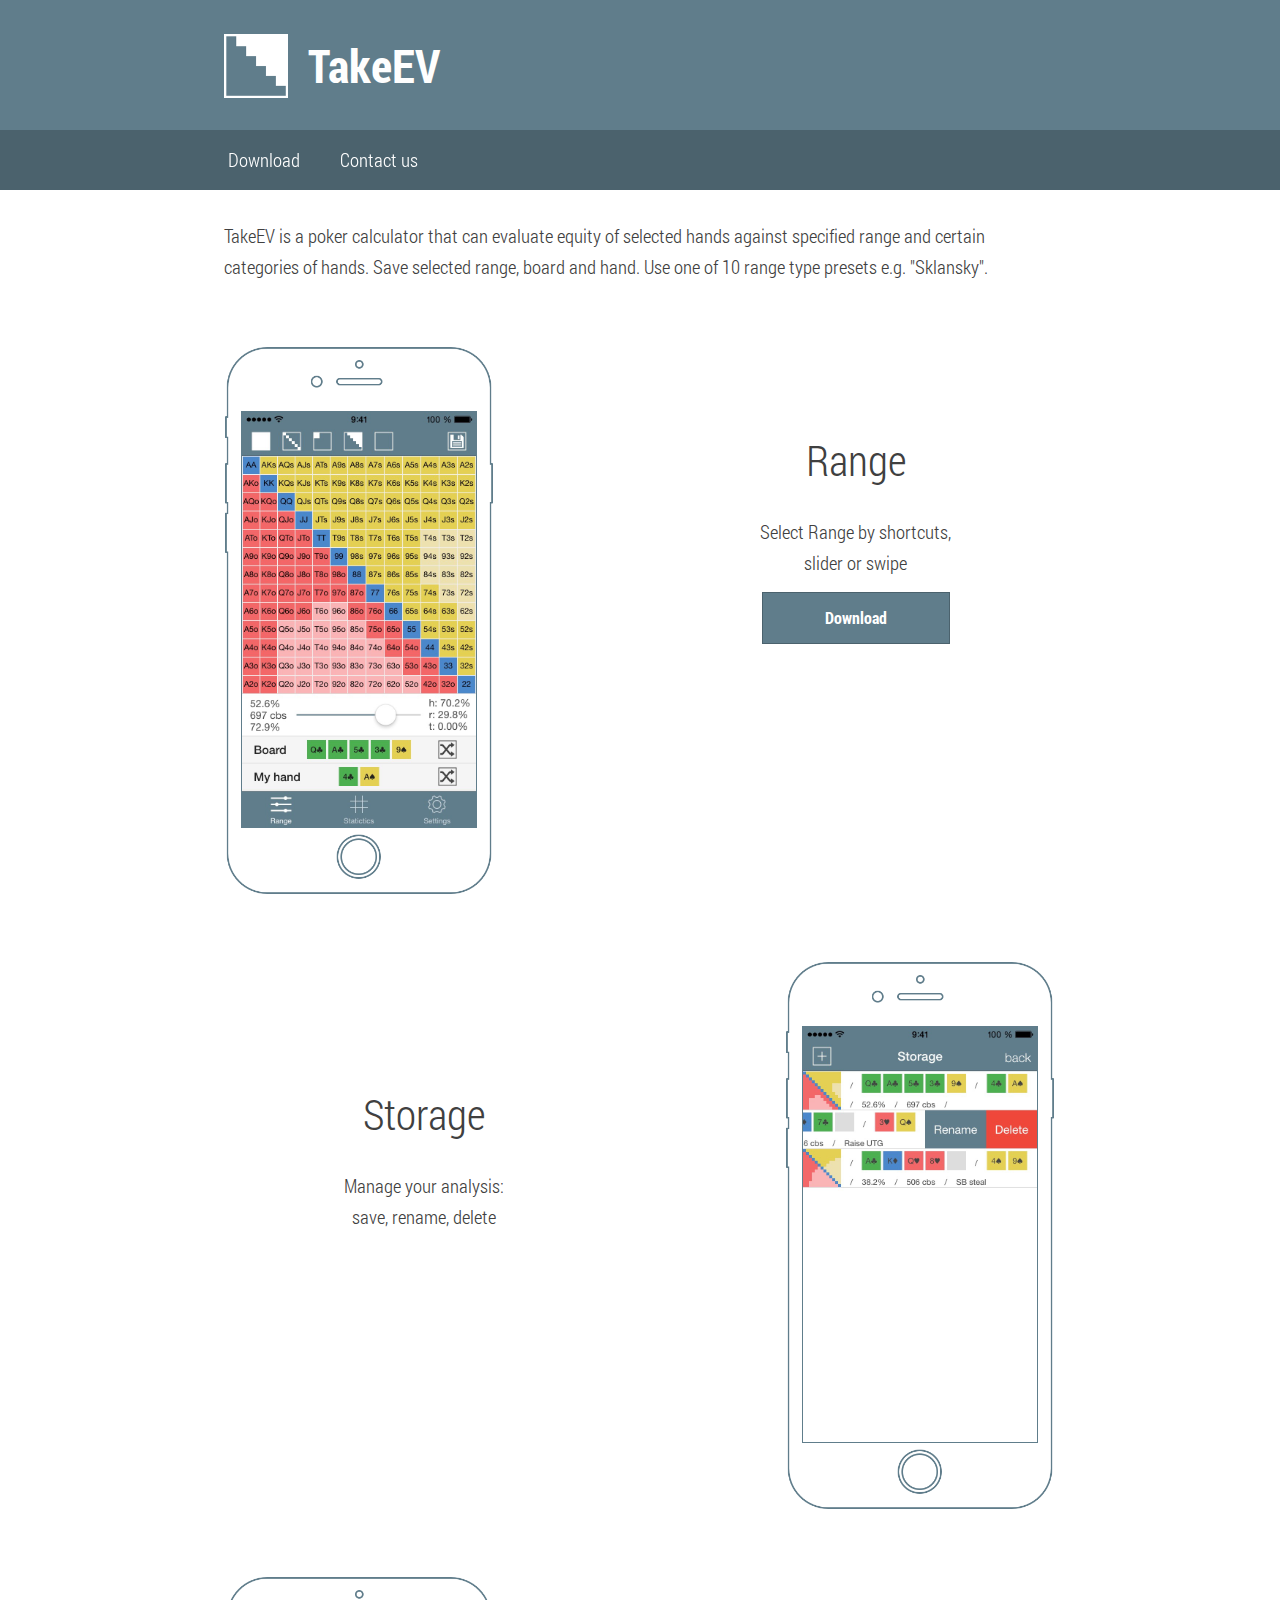
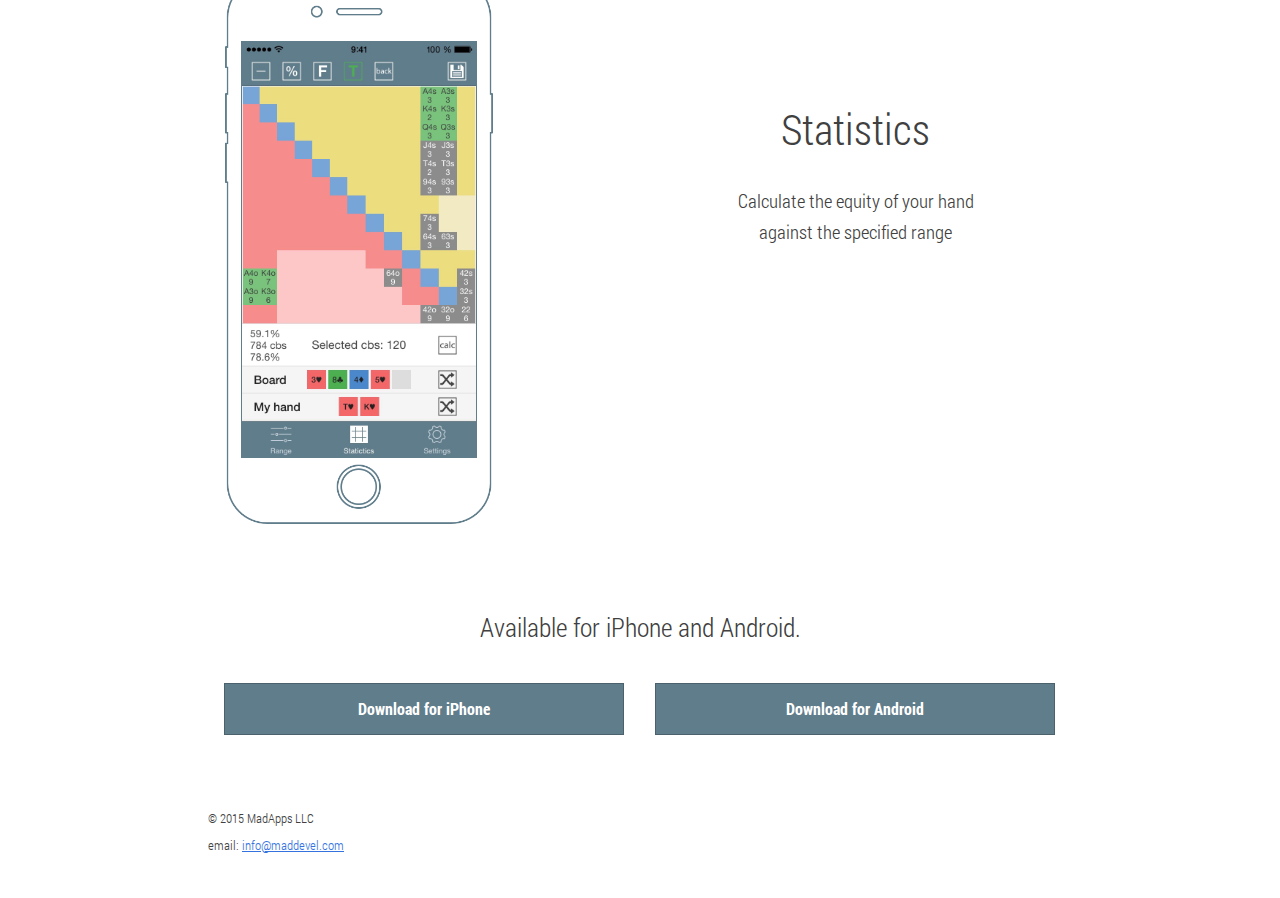
==== ref/aktepnopho/index.html @ 0a8f8c5e "add new ref" ====
<!doctype html><html><head><meta charset=utf-8><meta http-equiv=X-UA-Compatible content="IE=edge"><meta name=description content=TakeEV><meta name=viewport content="width=device-width, initial-scale=1"><title>TakeEV</title><link rel=manifest href=/manifest.json><meta name=mobile-web-app-capable content=yes><meta name=application-name content=TakeEV><meta name=apple-mobile-web-app-capable content=yes><meta name=apple-mobile-web-app-status-bar-style content=black><meta name=apple-mobile-web-app-title content=TakeEV><link rel=apple-touch-icon sizes=57x57 href=/images/icons/apple-icon-57x57.png><link rel=apple-touch-icon sizes=60x60 href=/images/icons/apple-icon-60x60.png><link rel=apple-touch-icon sizes=72x72 href=/images/icons/apple-icon-72x72.png><link rel=apple-touch-icon sizes=76x76 href=/images/icons/apple-icon-76x76.png><link rel=apple-touch-icon sizes=114x114 href=/images/icons/apple-icon-114x114.png><link rel=apple-touch-icon sizes=120x120 href=/images/icons/apple-icon-120x120.png><link rel=apple-touch-icon sizes=144x144 href=/images/icons/apple-icon-144x144.png><link rel=apple-touch-icon sizes=152x152 href=/images/icons/apple-icon-152x152.png><link rel=apple-touch-icon sizes=180x180 href=/images/icons/apple-icon-180x180.png><link rel=icon type=image/png sizes=192x192 href=/images/icons/android-icon-192x192.png><link rel=icon type=image/png sizes=32x32 href=/images/icons/favicon-32x32.png><link rel=icon type=image/png sizes=96x96 href=/images/icons/favicon-96x96.png><link rel=icon type=image/png sizes=16x16 href=/images/icons/favicon-16x16.png><meta name=msapplication-TileColor content=#607D8B><meta name=msapplication-TileImage content=/images/icons/ms-icon-144x144.png><meta name=theme-color content=#607D8B><link rel=stylesheet href=/styles/main.css></head><body><header class="app-bar promote-layer"><div class=app-bar-container><button class=menu><img src=/images/hamburger.svg alt=Menu></button><a href="/" class=logo-link><h1 class=logo><img src=/images/icon_sm.png alt=Logo><strong>TakeEV</strong></h1></a><section class=app-bar-actions></section></div></header><nav class="navdrawer-container promote-layer"><ul><li><a href=#download>Download</a></li><li><a href=mailto:info@maddevel.com>Contact us</a></li></ul></nav><main><section class=styleguide__grid><div class=clear><div class="wide-block-text g-wide--full"><p>TakeEV is a poker calculator that can evaluate equity of selected hands against specified range and certain categories of hands. Save selected range, board and hand. Use one of 10 range type presets e.g. "Sklansky".</p></div></div><div class=clear><div class="wide-right info-block-text g-wide--2 g--last"><div class=info-block-text-inner><h2 id=hello>Range</h2><p>Select Range by shortcuts,<br>slider or swipe</p><a href=#download class=button--primary>Download</a></div></div><div class="wide-left info-block g-wide--2"><div class="phone phone-left"><img src=/images/screen-1.jpg class=phone-inner></div></div></div><div class=clear><div class="info-block-text g-wide--2"><div class=info-block-text-inner><h2 id=hello>Storage</h2><p>Manage your analysis:<br>save, rename, delete</p></div></div><div class="info-block g-wide--2 g--last"><div class="phone phone-right"><img src=/images/screen-2.jpg class=phone-inner></div></div></div><div class=clear><div class="wide-right info-block-text g-wide--2 g--last"><div class=info-block-text-inner><h2 id=hello>Statistics</h2><p>Calculate the equity of your hand<br>against the specified range</p></div></div><div class="wide-left info-block g-wide--2"><div class="phone phone-left"><img src=/images/screen-3.jpg class=phone-inner></div></div></div><div class="info-block clear"><div id=download class="available-text g-wide--full"><h3>Available for iPhone and Android.</h3></div><div class=g-wide--2><a href=http://ad.apps.fm/-tSemJqk235XQpRnobid9_E7og6fuV2oOMeOQdRqrE3noOT6A47eZJe_S_-mdUxJ96MjGDYnBHS5tfQZ-n1wOIMcana0RLuvN6tckfF97qJlElkc_p8H_Varb-vGHwBTjcxJHCAAm6Sn_ndQXtXzakTLE1N0qq4LE1Umgx_FcEs target=_blank class="btn-download button--primary">Download for iPhone</a></div><div class="g-wide--2 g--last"><a href=http://ad.apps.fm/TSx0Z2Ve2XL13JNYGW1ZQF5KLoEjTszcQMJsV6-2VnHFDLXitVHB6BlL95nuoNYfL6iMG5PUduwvoiny7HWGwwsqRQiFpNGG5CVa0onX4X9PUSdDbJdxS3HSG0-jZmGLf8b_Ou9HXIW8D02xpk7pRAezGtLFN07iBEHHYMzw33CRJQ94mx_3YVBPQ9D4piep target=_blank class="btn-download button--primary">Download for Android</a></div></div></section></main><footer><div class=container><small>© 2015 MadApps LLC</small><br><small>email: <a href=mailto:info@maddevel.com target=_blank>info@maddevel.com</a></small></div></footer><script src=/scripts/main.min.js></script></body></html>
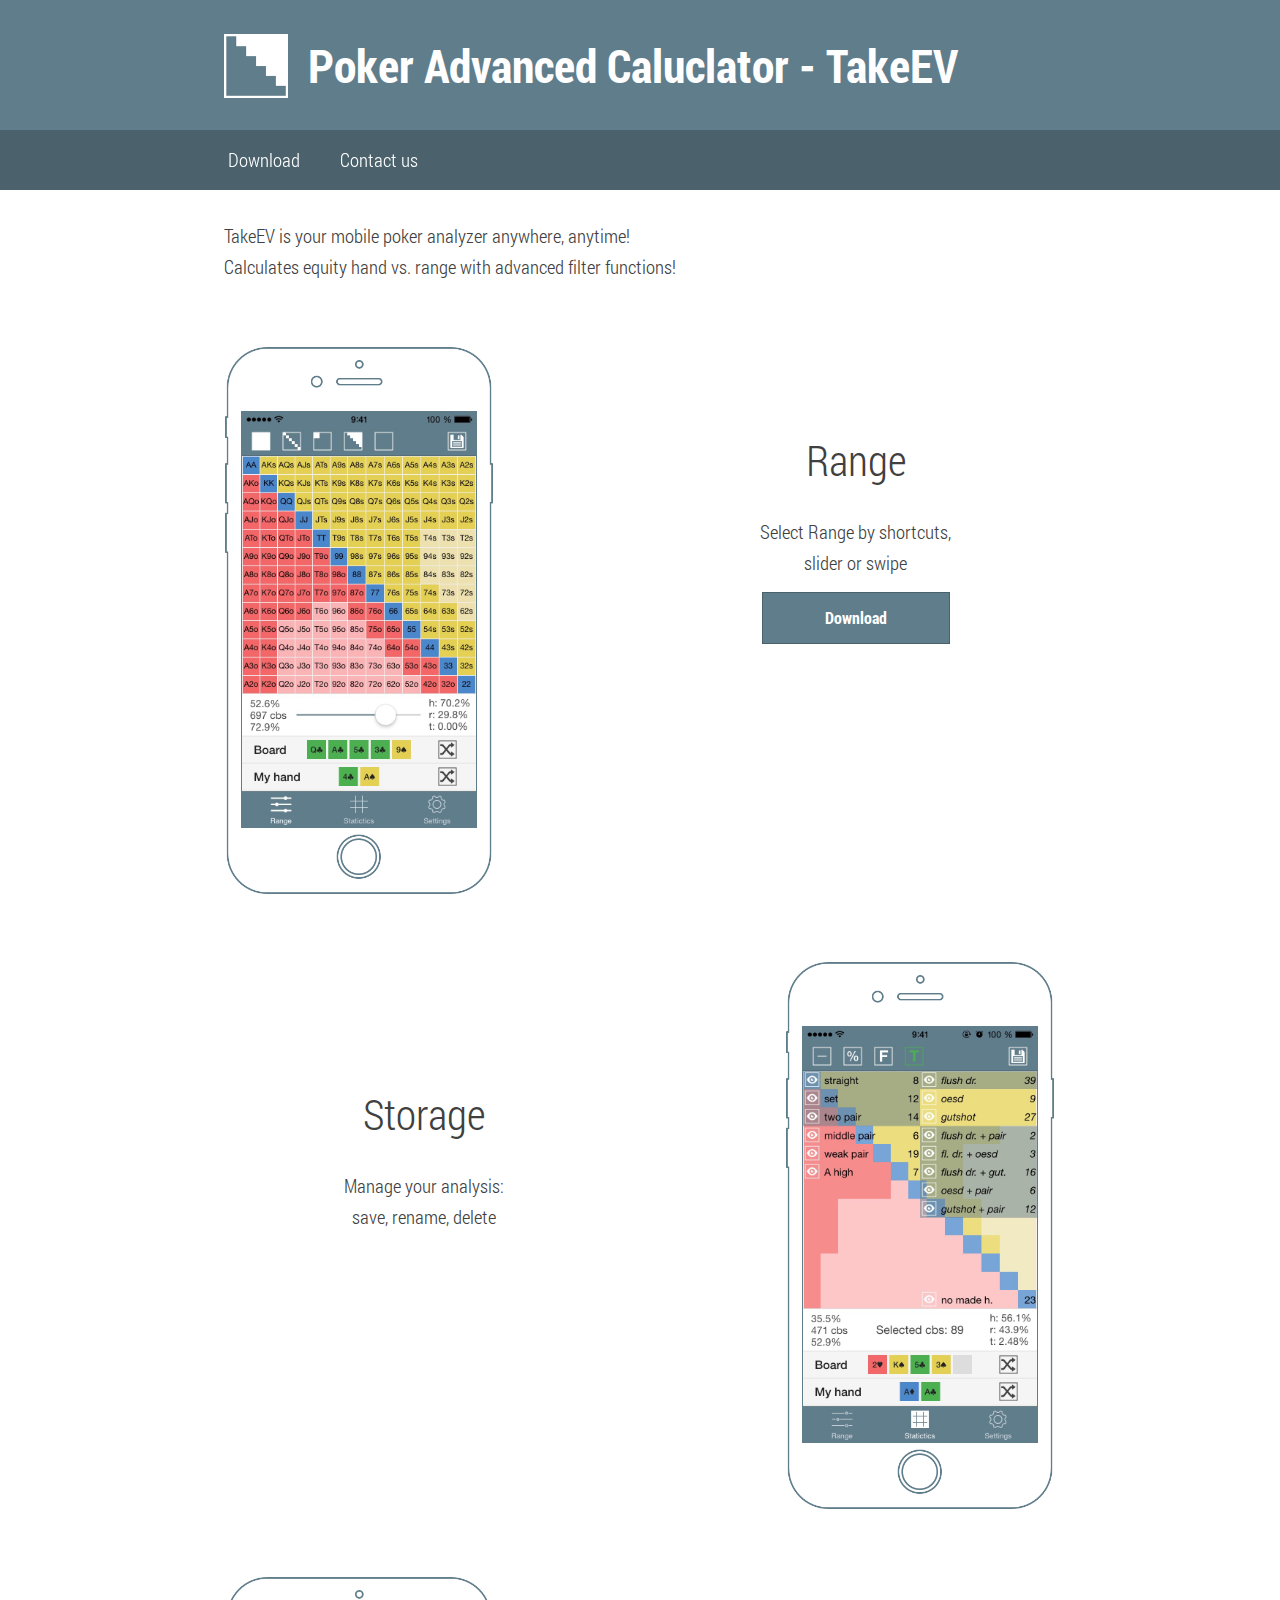
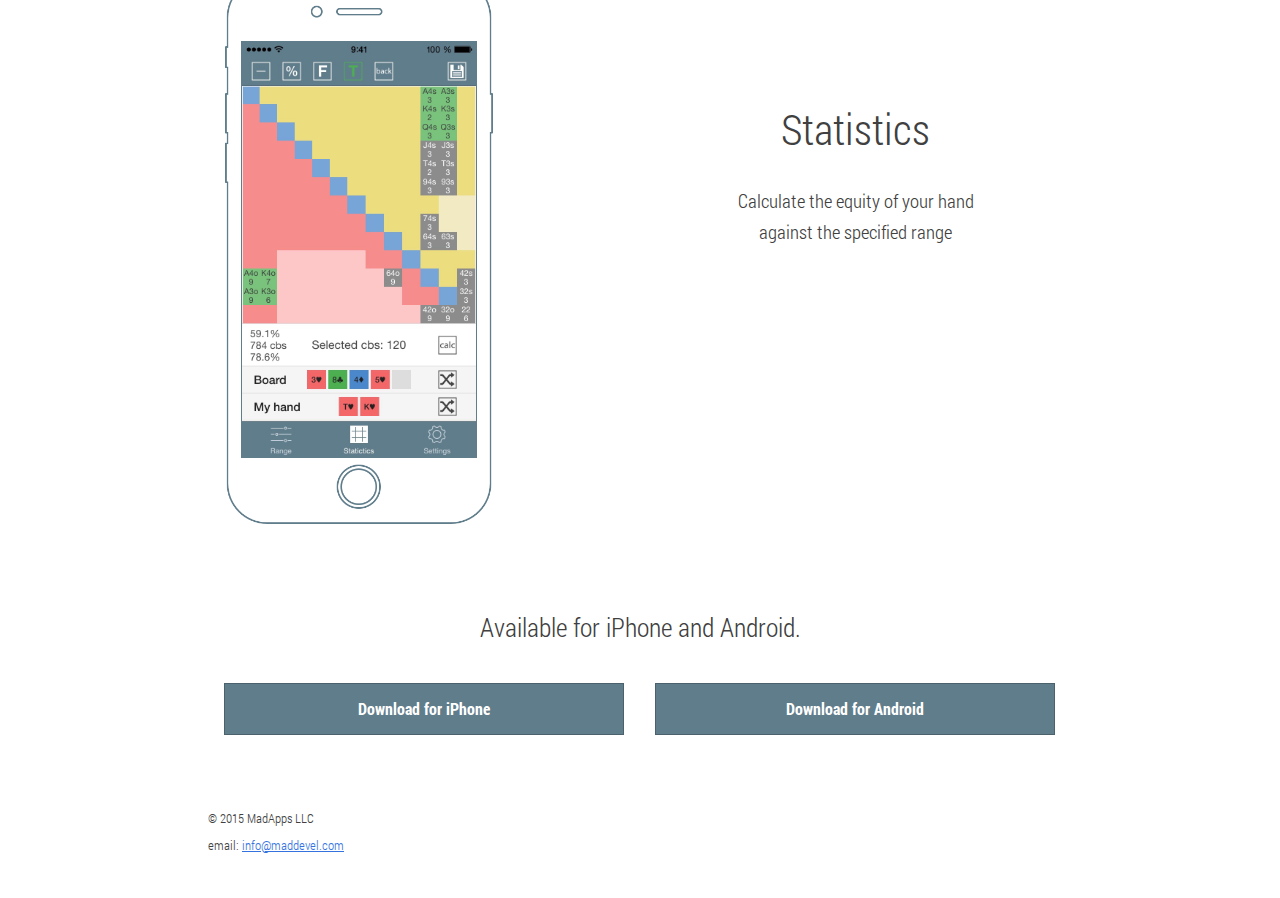
==== commit 50d6d3be: "add new text and img" ====
--- a/ref/aktepnopho/index.html
+++ b/ref/aktepnopho/index.html
@@ -1 +1 @@
-<!doctype html><html><head><meta charset=utf-8><meta http-equiv=X-UA-Compatible content="IE=edge"><meta name=description content=TakeEV><meta name=viewport content="width=device-width, initial-scale=1"><title>TakeEV</title><link rel=manifest href=/manifest.json><meta name=mobile-web-app-capable content=yes><meta name=application-name content=TakeEV><meta name=apple-mobile-web-app-capable content=yes><meta name=apple-mobile-web-app-status-bar-style content=black><meta name=apple-mobile-web-app-title content=TakeEV><link rel=apple-touch-icon sizes=57x57 href=/images/icons/apple-icon-57x57.png><link rel=apple-touch-icon sizes=60x60 href=/images/icons/apple-icon-60x60.png><link rel=apple-touch-icon sizes=72x72 href=/images/icons/apple-icon-72x72.png><link rel=apple-touch-icon sizes=76x76 href=/images/icons/apple-icon-76x76.png><link rel=apple-touch-icon sizes=114x114 href=/images/icons/apple-icon-114x114.png><link rel=apple-touch-icon sizes=120x120 href=/images/icons/apple-icon-120x120.png><link rel=apple-touch-icon sizes=144x144 href=/images/icons/apple-icon-144x144.png><link rel=apple-touch-icon sizes=152x152 href=/images/icons/apple-icon-152x152.png><link rel=apple-touch-icon sizes=180x180 href=/images/icons/apple-icon-180x180.png><link rel=icon type=image/png sizes=192x192 href=/images/icons/android-icon-192x192.png><link rel=icon type=image/png sizes=32x32 href=/images/icons/favicon-32x32.png><link rel=icon type=image/png sizes=96x96 href=/images/icons/favicon-96x96.png><link rel=icon type=image/png sizes=16x16 href=/images/icons/favicon-16x16.png><meta name=msapplication-TileColor content=#607D8B><meta name=msapplication-TileImage content=/images/icons/ms-icon-144x144.png><meta name=theme-color content=#607D8B><link rel=stylesheet href=/styles/main.css></head><body><header class="app-bar promote-layer"><div class=app-bar-container><button class=menu><img src=/images/hamburger.svg alt=Menu></button><a href="/" class=logo-link><h1 class=logo><img src=/images/icon_sm.png alt=Logo><strong>TakeEV</strong></h1></a><section class=app-bar-actions></section></div></header><nav class="navdrawer-container promote-layer"><ul><li><a href=#download>Download</a></li><li><a href=mailto:info@maddevel.com>Contact us</a></li></ul></nav><main><section class=styleguide__grid><div class=clear><div class="wide-block-text g-wide--full"><p>TakeEV is a poker calculator that can evaluate equity of selected hands against specified range and certain categories of hands. Save selected range, board and hand. Use one of 10 range type presets e.g. "Sklansky".</p></div></div><div class=clear><div class="wide-right info-block-text g-wide--2 g--last"><div class=info-block-text-inner><h2 id=hello>Range</h2><p>Select Range by shortcuts,<br>slider or swipe</p><a href=#download class=button--primary>Download</a></div></div><div class="wide-left info-block g-wide--2"><div class="phone phone-left"><img src=/images/screen-1.jpg class=phone-inner></div></div></div><div class=clear><div class="info-block-text g-wide--2"><div class=info-block-text-inner><h2 id=hello>Storage</h2><p>Manage your analysis:<br>save, rename, delete</p></div></div><div class="info-block g-wide--2 g--last"><div class="phone phone-right"><img src=/images/screen-2.jpg class=phone-inner></div></div></div><div class=clear><div class="wide-right info-block-text g-wide--2 g--last"><div class=info-block-text-inner><h2 id=hello>Statistics</h2><p>Calculate the equity of your hand<br>against the specified range</p></div></div><div class="wide-left info-block g-wide--2"><div class="phone phone-left"><img src=/images/screen-3.jpg class=phone-inner></div></div></div><div class="info-block clear"><div id=download class="available-text g-wide--full"><h3>Available for iPhone and Android.</h3></div><div class=g-wide--2><a href=http://ad.apps.fm/-tSemJqk235XQpRnobid9_E7og6fuV2oOMeOQdRqrE3noOT6A47eZJe_S_-mdUxJ96MjGDYnBHS5tfQZ-n1wOIMcana0RLuvN6tckfF97qJlElkc_p8H_Varb-vGHwBTjcxJHCAAm6Sn_ndQXtXzakTLE1N0qq4LE1Umgx_FcEs target=_blank class="btn-download button--primary">Download for iPhone</a></div><div class="g-wide--2 g--last"><a href=http://ad.apps.fm/TSx0Z2Ve2XL13JNYGW1ZQF5KLoEjTszcQMJsV6-2VnHFDLXitVHB6BlL95nuoNYfL6iMG5PUduwvoiny7HWGwwsqRQiFpNGG5CVa0onX4X9PUSdDbJdxS3HSG0-jZmGLf8b_Ou9HXIW8D02xpk7pRAezGtLFN07iBEHHYMzw33CRJQ94mx_3YVBPQ9D4piep target=_blank class="btn-download button--primary">Download for Android</a></div></div></section></main><footer><div class=container><small>© 2015 MadApps LLC</small><br><small>email: <a href=mailto:info@maddevel.com target=_blank>info@maddevel.com</a></small></div></footer><script src=/scripts/main.min.js></script></body></html>
+<!doctype html><html><head><meta charset=utf-8><meta http-equiv=X-UA-Compatible content="IE=edge"><meta name=description content="Poker Advanced Caluclator - TakeEV"><meta name=viewport content="width=device-width, initial-scale=1"><title>Poker Advanced Caluclator - TakeEV</title><link rel=manifest href=/manifest.json><meta name=mobile-web-app-capable content=yes><meta name=application-name content="Poker Advanced Caluclator - TakeEV"><meta name=apple-mobile-web-app-capable content=yes><meta name=apple-mobile-web-app-status-bar-style content=black><meta name=apple-mobile-web-app-title content="Poker Advanced Caluclator - TakeEV"><link rel=apple-touch-icon sizes=57x57 href=/images/icons/apple-icon-57x57.png><link rel=apple-touch-icon sizes=60x60 href=/images/icons/apple-icon-60x60.png><link rel=apple-touch-icon sizes=72x72 href=/images/icons/apple-icon-72x72.png><link rel=apple-touch-icon sizes=76x76 href=/images/icons/apple-icon-76x76.png><link rel=apple-touch-icon sizes=114x114 href=/images/icons/apple-icon-114x114.png><link rel=apple-touch-icon sizes=120x120 href=/images/icons/apple-icon-120x120.png><link rel=apple-touch-icon sizes=144x144 href=/images/icons/apple-icon-144x144.png><link rel=apple-touch-icon sizes=152x152 href=/images/icons/apple-icon-152x152.png><link rel=apple-touch-icon sizes=180x180 href=/images/icons/apple-icon-180x180.png><link rel=icon type=image/png sizes=192x192 href=/images/icons/android-icon-192x192.png><link rel=icon type=image/png sizes=32x32 href=/images/icons/favicon-32x32.png><link rel=icon type=image/png sizes=96x96 href=/images/icons/favicon-96x96.png><link rel=icon type=image/png sizes=16x16 href=/images/icons/favicon-16x16.png><meta name=msapplication-TileColor content=#607D8B><meta name=msapplication-TileImage content=/images/icons/ms-icon-144x144.png><meta name=theme-color content=#607D8B><link rel=stylesheet href=/styles/main.css></head><body><header class="app-bar promote-layer"><div class=app-bar-container><button class=menu><img src=/images/hamburger.svg alt=Menu></button><a href="/" class=logo-link><h1 class=logo><img src=/images/icon_sm.png alt=Logo><strong>Poker Advanced Caluclator - TakeEV</strong></h1></a><section class=app-bar-actions></section></div></header><nav class="navdrawer-container promote-layer"><ul><li><a href=#download>Download</a></li><li><a href=mailto:info@maddevel.com>Contact us</a></li></ul></nav><main><section class=styleguide__grid><div class=clear><div class="wide-block-text g-wide--full"><p>TakeEV is your mobile poker analyzer anywhere, anytime!<br>Calculates equity hand vs. range with advanced filter functions!</p></div></div><div class=clear><div class="wide-right info-block-text g-wide--2 g--last"><div class=info-block-text-inner><h2 id=hello>Range</h2><p>Select Range by shortcuts,<br>slider or swipe</p><a href=#download class=button--primary>Download</a></div></div><div class="wide-left info-block g-wide--2"><div class="phone phone-left"><img src=/images/screen-1.jpg class=phone-inner></div></div></div><div class=clear><div class="info-block-text g-wide--2"><div class=info-block-text-inner><h2 id=hello>Storage</h2><p>Manage your analysis:<br>save, rename, delete</p></div></div><div class="info-block g-wide--2 g--last"><div class="phone phone-right"><img src=/images/screen-2.jpg class=phone-inner></div></div></div><div class=clear><div class="wide-right info-block-text g-wide--2 g--last"><div class=info-block-text-inner><h2 id=hello>Statistics</h2><p>Calculate the equity of your hand<br>against the specified range</p></div></div><div class="wide-left info-block g-wide--2"><div class="phone phone-left"><img src=/images/screen-3.jpg class=phone-inner></div></div></div><div class="info-block clear"><div id=download class="available-text g-wide--full"><h3>Available for iPhone and Android.</h3></div><div class=g-wide--2><a href=http://ad.apps.fm/-tSemJqk235XQpRnobid9_E7og6fuV2oOMeOQdRqrE3noOT6A47eZJe_S_-mdUxJ96MjGDYnBHS5tfQZ-n1wOIMcana0RLuvN6tckfF97qJlElkc_p8H_Varb-vGHwBTjcxJHCAAm6Sn_ndQXtXzakTLE1N0qq4LE1Umgx_FcEs target=_blank class="btn-download button--primary">Download for iPhone</a></div><div class="g-wide--2 g--last"><a href=http://ad.apps.fm/TSx0Z2Ve2XL13JNYGW1ZQF5KLoEjTszcQMJsV6-2VnHFDLXitVHB6BlL95nuoNYfL6iMG5PUduwvoiny7HWGwwsqRQiFpNGG5CVa0onX4X9PUSdDbJdxS3HSG0-jZmGLf8b_Ou9HXIW8D02xpk7pRAezGtLFN07iBEHHYMzw33CRJQ94mx_3YVBPQ9D4piep target=_blank class="btn-download button--primary">Download for Android</a></div></div></section></main><footer><div class=container><small>© 2015 MadApps LLC</small><br><small>email: <a href=mailto:info@maddevel.com target=_blank>info@maddevel.com</a></small></div></footer><script src=/scripts/main.min.js></script></body></html>
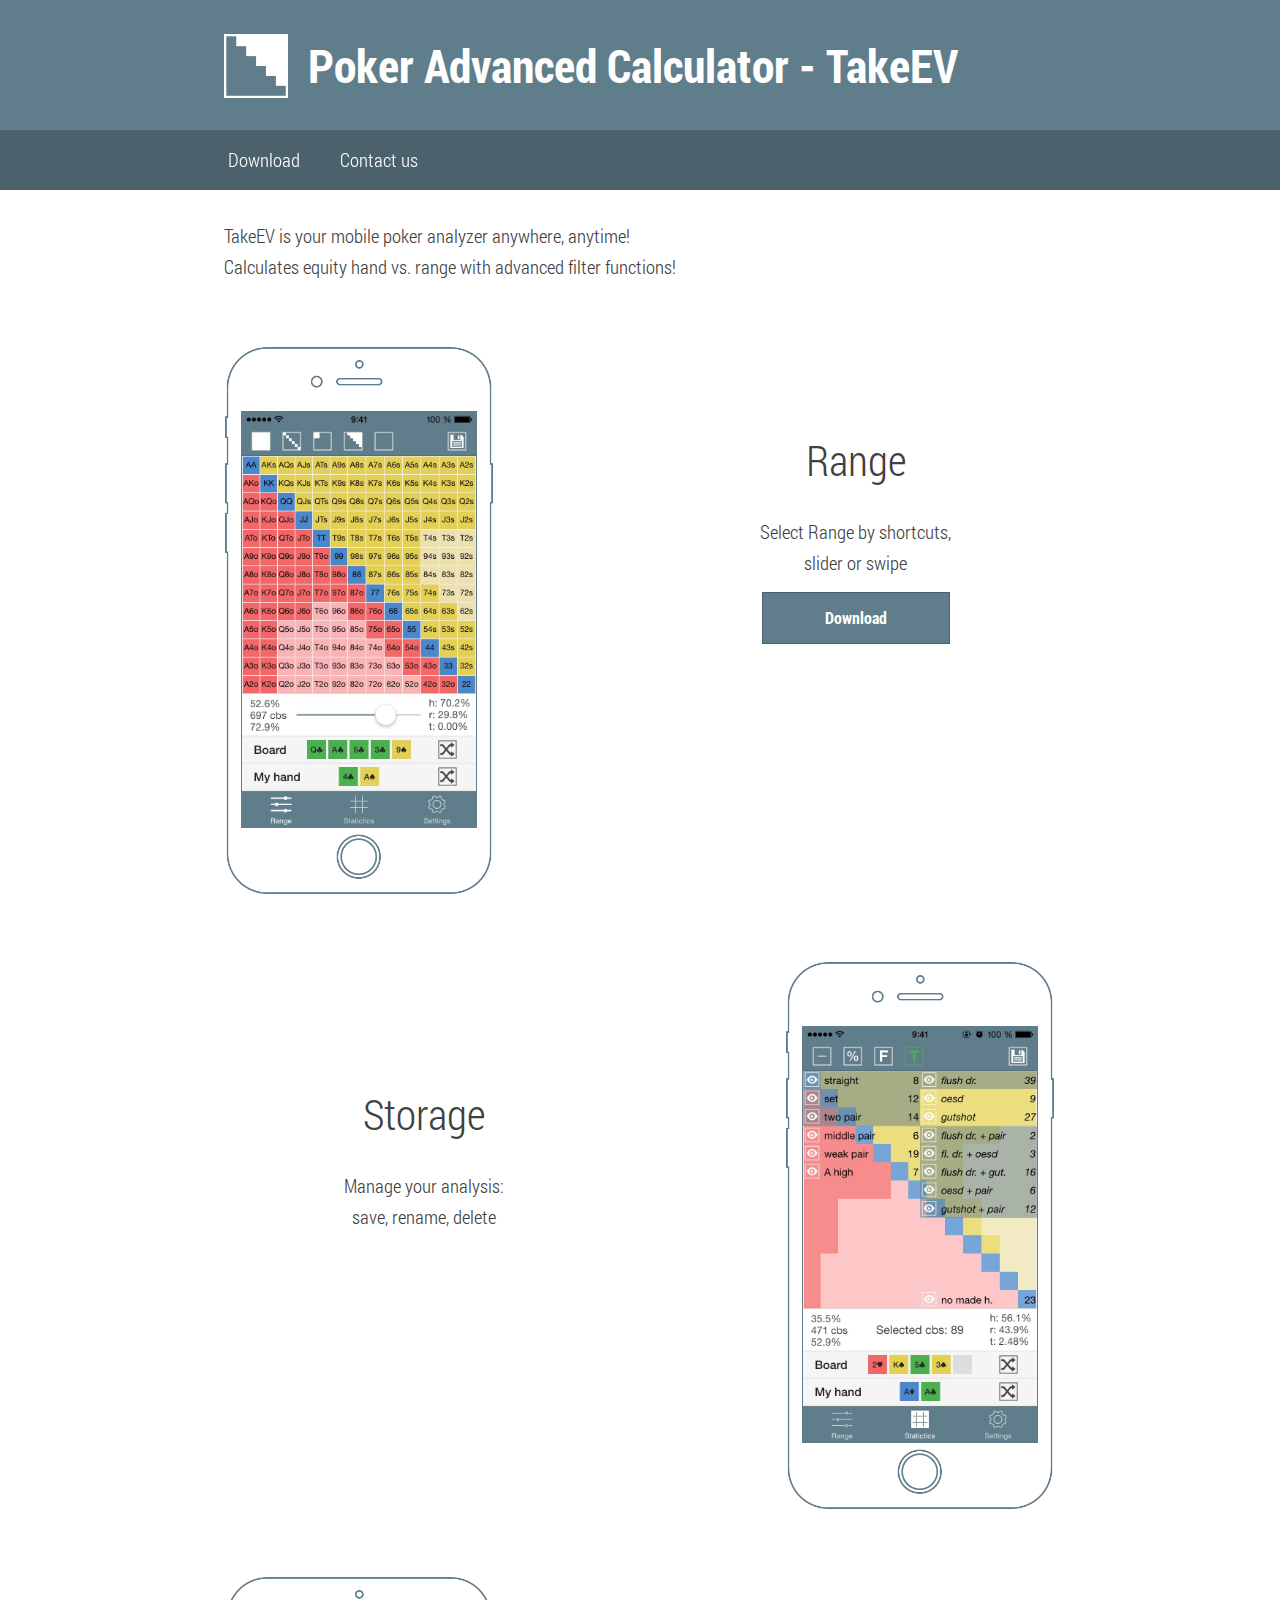
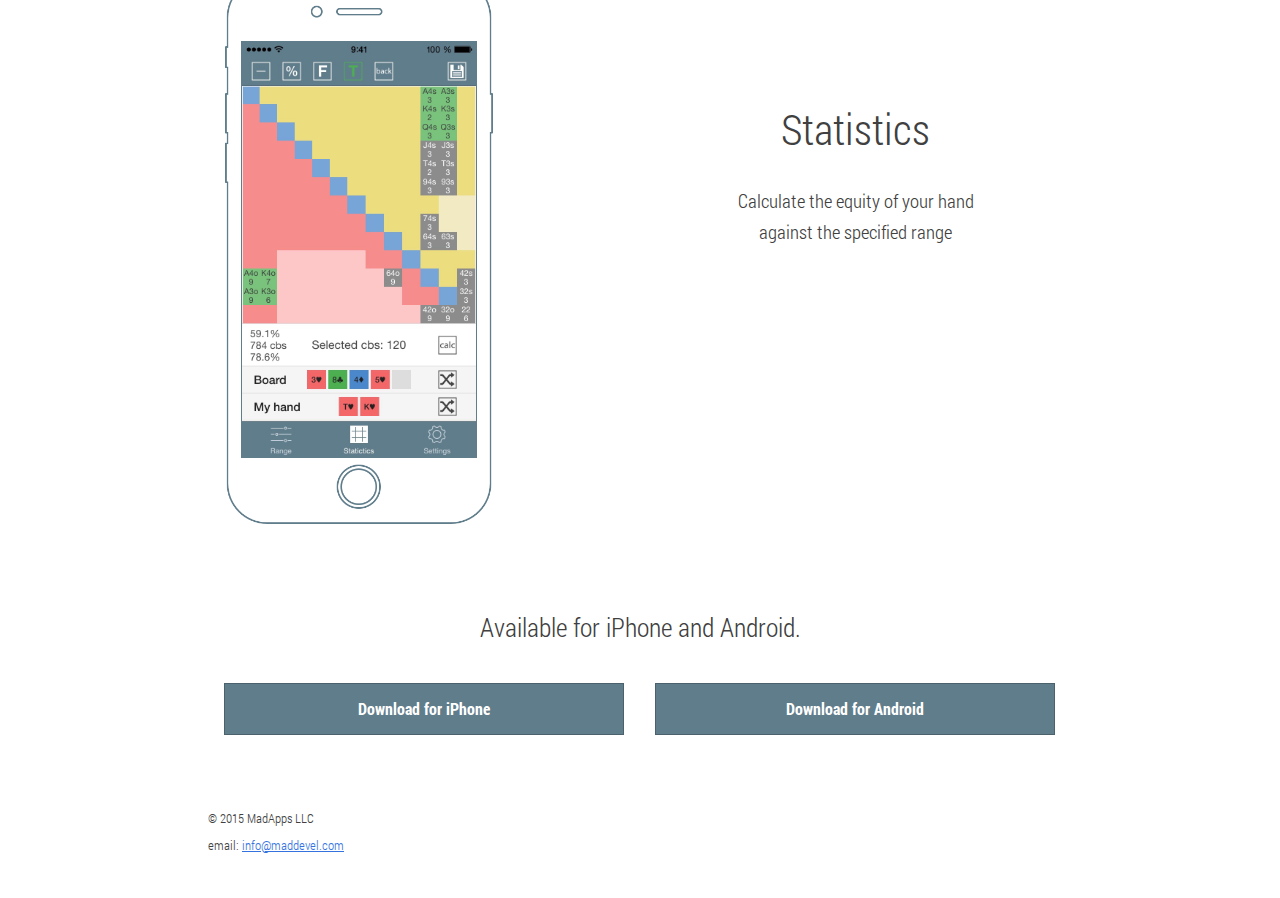
==== commit 002fc04d: "fix name" ====
--- a/ref/aktepnopho/index.html
+++ b/ref/aktepnopho/index.html
@@ -1 +1 @@
-<!doctype html><html><head><meta charset=utf-8><meta http-equiv=X-UA-Compatible content="IE=edge"><meta name=description content="Poker Advanced Caluclator - TakeEV"><meta name=viewport content="width=device-width, initial-scale=1"><title>Poker Advanced Caluclator - TakeEV</title><link rel=manifest href=/manifest.json><meta name=mobile-web-app-capable content=yes><meta name=application-name content="Poker Advanced Caluclator - TakeEV"><meta name=apple-mobile-web-app-capable content=yes><meta name=apple-mobile-web-app-status-bar-style content=black><meta name=apple-mobile-web-app-title content="Poker Advanced Caluclator - TakeEV"><link rel=apple-touch-icon sizes=57x57 href=/images/icons/apple-icon-57x57.png><link rel=apple-touch-icon sizes=60x60 href=/images/icons/apple-icon-60x60.png><link rel=apple-touch-icon sizes=72x72 href=/images/icons/apple-icon-72x72.png><link rel=apple-touch-icon sizes=76x76 href=/images/icons/apple-icon-76x76.png><link rel=apple-touch-icon sizes=114x114 href=/images/icons/apple-icon-114x114.png><link rel=apple-touch-icon sizes=120x120 href=/images/icons/apple-icon-120x120.png><link rel=apple-touch-icon sizes=144x144 href=/images/icons/apple-icon-144x144.png><link rel=apple-touch-icon sizes=152x152 href=/images/icons/apple-icon-152x152.png><link rel=apple-touch-icon sizes=180x180 href=/images/icons/apple-icon-180x180.png><link rel=icon type=image/png sizes=192x192 href=/images/icons/android-icon-192x192.png><link rel=icon type=image/png sizes=32x32 href=/images/icons/favicon-32x32.png><link rel=icon type=image/png sizes=96x96 href=/images/icons/favicon-96x96.png><link rel=icon type=image/png sizes=16x16 href=/images/icons/favicon-16x16.png><meta name=msapplication-TileColor content=#607D8B><meta name=msapplication-TileImage content=/images/icons/ms-icon-144x144.png><meta name=theme-color content=#607D8B><link rel=stylesheet href=/styles/main.css></head><body><header class="app-bar promote-layer"><div class=app-bar-container><button class=menu><img src=/images/hamburger.svg alt=Menu></button><a href="/" class=logo-link><h1 class=logo><img src=/images/icon_sm.png alt=Logo><strong>Poker Advanced Caluclator - TakeEV</strong></h1></a><section class=app-bar-actions></section></div></header><nav class="navdrawer-container promote-layer"><ul><li><a href=#download>Download</a></li><li><a href=mailto:info@maddevel.com>Contact us</a></li></ul></nav><main><section class=styleguide__grid><div class=clear><div class="wide-block-text g-wide--full"><p>TakeEV is your mobile poker analyzer anywhere, anytime!<br>Calculates equity hand vs. range with advanced filter functions!</p></div></div><div class=clear><div class="wide-right info-block-text g-wide--2 g--last"><div class=info-block-text-inner><h2 id=hello>Range</h2><p>Select Range by shortcuts,<br>slider or swipe</p><a href=#download class=button--primary>Download</a></div></div><div class="wide-left info-block g-wide--2"><div class="phone phone-left"><img src=/images/screen-1.jpg class=phone-inner></div></div></div><div class=clear><div class="info-block-text g-wide--2"><div class=info-block-text-inner><h2 id=hello>Storage</h2><p>Manage your analysis:<br>save, rename, delete</p></div></div><div class="info-block g-wide--2 g--last"><div class="phone phone-right"><img src=/images/screen-2.jpg class=phone-inner></div></div></div><div class=clear><div class="wide-right info-block-text g-wide--2 g--last"><div class=info-block-text-inner><h2 id=hello>Statistics</h2><p>Calculate the equity of your hand<br>against the specified range</p></div></div><div class="wide-left info-block g-wide--2"><div class="phone phone-left"><img src=/images/screen-3.jpg class=phone-inner></div></div></div><div class="info-block clear"><div id=download class="available-text g-wide--full"><h3>Available for iPhone and Android.</h3></div><div class=g-wide--2><a href=http://ad.apps.fm/-tSemJqk235XQpRnobid9_E7og6fuV2oOMeOQdRqrE3noOT6A47eZJe_S_-mdUxJ96MjGDYnBHS5tfQZ-n1wOIMcana0RLuvN6tckfF97qJlElkc_p8H_Varb-vGHwBTjcxJHCAAm6Sn_ndQXtXzakTLE1N0qq4LE1Umgx_FcEs target=_blank class="btn-download button--primary">Download for iPhone</a></div><div class="g-wide--2 g--last"><a href=http://ad.apps.fm/TSx0Z2Ve2XL13JNYGW1ZQF5KLoEjTszcQMJsV6-2VnHFDLXitVHB6BlL95nuoNYfL6iMG5PUduwvoiny7HWGwwsqRQiFpNGG5CVa0onX4X9PUSdDbJdxS3HSG0-jZmGLf8b_Ou9HXIW8D02xpk7pRAezGtLFN07iBEHHYMzw33CRJQ94mx_3YVBPQ9D4piep target=_blank class="btn-download button--primary">Download for Android</a></div></div></section></main><footer><div class=container><small>© 2015 MadApps LLC</small><br><small>email: <a href=mailto:info@maddevel.com target=_blank>info@maddevel.com</a></small></div></footer><script src=/scripts/main.min.js></script></body></html>
+<!doctype html><html><head><meta charset=utf-8><meta http-equiv=X-UA-Compatible content="IE=edge"><meta name=description content="Poker Advanced Calculator - TakeEV"><meta name=viewport content="width=device-width, initial-scale=1"><title>Poker Advanced Calculator - TakeEV</title><link rel=manifest href=/manifest.json><meta name=mobile-web-app-capable content=yes><meta name=application-name content="Poker Advanced Calculator - TakeEV"><meta name=apple-mobile-web-app-capable content=yes><meta name=apple-mobile-web-app-status-bar-style content=black><meta name=apple-mobile-web-app-title content="Poker Advanced Calculator - TakeEV"><link rel=apple-touch-icon sizes=57x57 href=/images/icons/apple-icon-57x57.png><link rel=apple-touch-icon sizes=60x60 href=/images/icons/apple-icon-60x60.png><link rel=apple-touch-icon sizes=72x72 href=/images/icons/apple-icon-72x72.png><link rel=apple-touch-icon sizes=76x76 href=/images/icons/apple-icon-76x76.png><link rel=apple-touch-icon sizes=114x114 href=/images/icons/apple-icon-114x114.png><link rel=apple-touch-icon sizes=120x120 href=/images/icons/apple-icon-120x120.png><link rel=apple-touch-icon sizes=144x144 href=/images/icons/apple-icon-144x144.png><link rel=apple-touch-icon sizes=152x152 href=/images/icons/apple-icon-152x152.png><link rel=apple-touch-icon sizes=180x180 href=/images/icons/apple-icon-180x180.png><link rel=icon type=image/png sizes=192x192 href=/images/icons/android-icon-192x192.png><link rel=icon type=image/png sizes=32x32 href=/images/icons/favicon-32x32.png><link rel=icon type=image/png sizes=96x96 href=/images/icons/favicon-96x96.png><link rel=icon type=image/png sizes=16x16 href=/images/icons/favicon-16x16.png><meta name=msapplication-TileColor content=#607D8B><meta name=msapplication-TileImage content=/images/icons/ms-icon-144x144.png><meta name=theme-color content=#607D8B><link rel=stylesheet href=/styles/main.css></head><body><header class="app-bar promote-layer"><div class=app-bar-container><button class=menu><img src=/images/hamburger.svg alt=Menu></button><a href="/" class=logo-link><h1 class=logo><img src=/images/icon_sm.png alt=Logo><strong>Poker Advanced Calculator - TakeEV</strong></h1></a><section class=app-bar-actions></section></div></header><nav class="navdrawer-container promote-layer"><ul><li><a href=#download>Download</a></li><li><a href=mailto:info@maddevel.com>Contact us</a></li></ul></nav><main><section class=styleguide__grid><div class=clear><div class="wide-block-text g-wide--full"><p>TakeEV is your mobile poker analyzer anywhere, anytime!<br>Calculates equity hand vs. range with advanced filter functions!</p></div></div><div class=clear><div class="wide-right info-block-text g-wide--2 g--last"><div class=info-block-text-inner><h2 id=hello>Range</h2><p>Select Range by shortcuts,<br>slider or swipe</p><a href=#download class=button--primary>Download</a></div></div><div class="wide-left info-block g-wide--2"><div class="phone phone-left"><img src=/images/screen-1.jpg class=phone-inner></div></div></div><div class=clear><div class="info-block-text g-wide--2"><div class=info-block-text-inner><h2 id=hello>Storage</h2><p>Manage your analysis:<br>save, rename, delete</p></div></div><div class="info-block g-wide--2 g--last"><div class="phone phone-right"><img src=/images/screen-2.jpg class=phone-inner></div></div></div><div class=clear><div class="wide-right info-block-text g-wide--2 g--last"><div class=info-block-text-inner><h2 id=hello>Statistics</h2><p>Calculate the equity of your hand<br>against the specified range</p></div></div><div class="wide-left info-block g-wide--2"><div class="phone phone-left"><img src=/images/screen-3.jpg class=phone-inner></div></div></div><div class="info-block clear"><div id=download class="available-text g-wide--full"><h3>Available for iPhone and Android.</h3></div><div class=g-wide--2><a href=http://ad.apps.fm/-tSemJqk235XQpRnobid9_E7og6fuV2oOMeOQdRqrE3noOT6A47eZJe_S_-mdUxJ96MjGDYnBHS5tfQZ-n1wOIMcana0RLuvN6tckfF97qJlElkc_p8H_Varb-vGHwBTjcxJHCAAm6Sn_ndQXtXzakTLE1N0qq4LE1Umgx_FcEs target=_blank class="btn-download button--primary">Download for iPhone</a></div><div class="g-wide--2 g--last"><a href=http://ad.apps.fm/TSx0Z2Ve2XL13JNYGW1ZQF5KLoEjTszcQMJsV6-2VnHFDLXitVHB6BlL95nuoNYfL6iMG5PUduwvoiny7HWGwwsqRQiFpNGG5CVa0onX4X9PUSdDbJdxS3HSG0-jZmGLf8b_Ou9HXIW8D02xpk7pRAezGtLFN07iBEHHYMzw33CRJQ94mx_3YVBPQ9D4piep target=_blank class="btn-download button--primary">Download for Android</a></div></div></section></main><footer><div class=container><small>© 2015 MadApps LLC</small><br><small>email: <a href=mailto:info@maddevel.com target=_blank>info@maddevel.com</a></small></div></footer><script src=/scripts/main.min.js></script></body></html>
